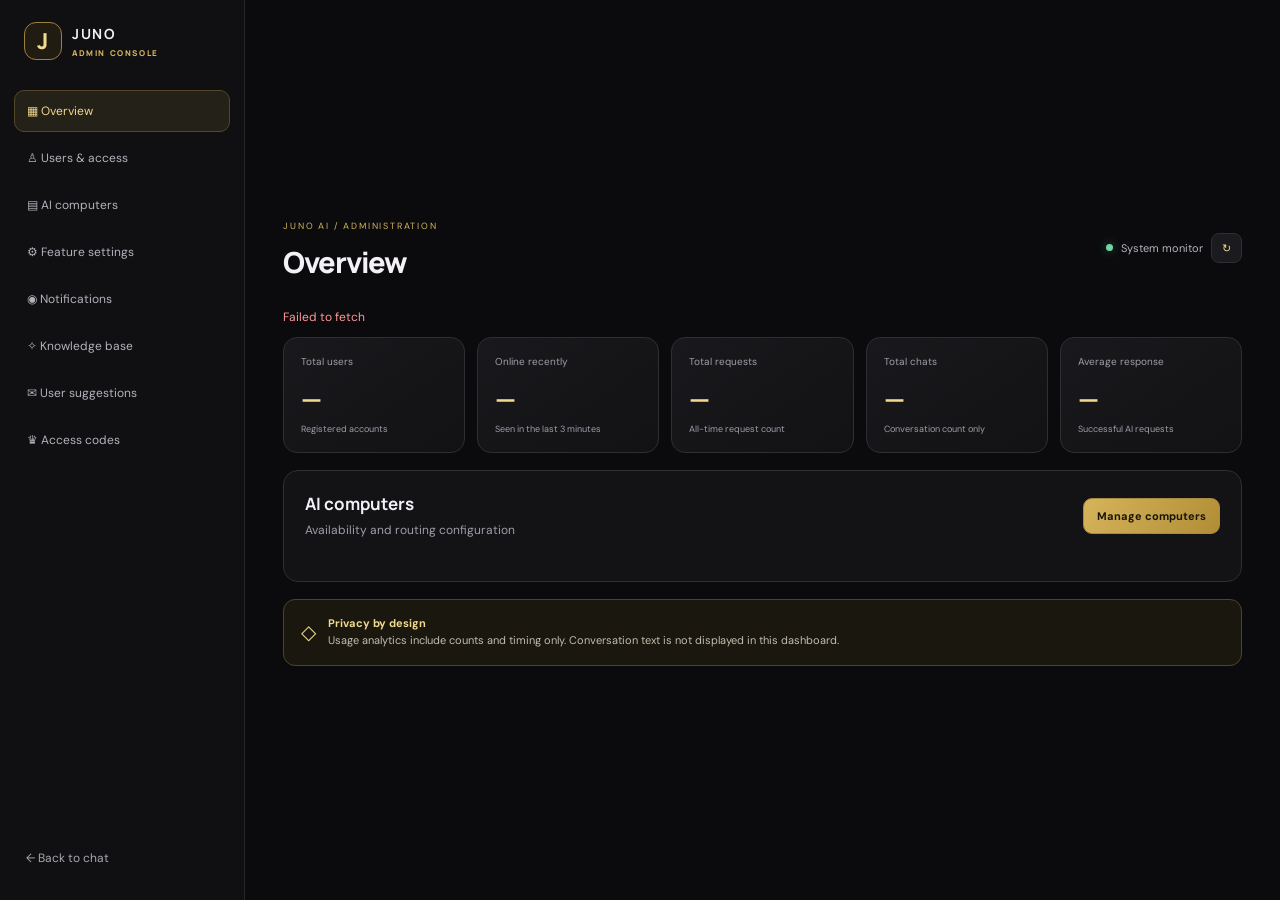
==== frontend/admin.html @ 6867c39f "Add files via upload" ====
<!doctype html><html lang="en" data-theme="system"><head><meta charset="utf-8"><meta name="viewport" content="width=device-width,initial-scale=1"><title>JUNO Admin Console</title><link rel="stylesheet" href="./static/css/admin.css"></head><body><div class="admin-app"><aside class="admin-side"><a class="brand" href="./index.html"><span class="logo">J</span><span><b>JUNO</b><small>ADMIN CONSOLE</small></span></a><nav><button class="active" data-tab="overview">▦ Overview</button><button data-tab="users">♙ Users & access</button><button data-tab="computers">▤ AI computers</button><button data-tab="settings">⚙ Feature settings</button><button data-tab="notifications">◉ Notifications</button><button data-tab="knowledge">✧ Knowledge base</button><button data-tab="suggestions">✉ User suggestions</button><button data-tab="codes">♛ Access codes</button></nav><a class="back-link" href="./index.html">← Back to chat</a></aside><main class="admin-main"><header><div><small>JUNO AI / ADMINISTRATION</small><h1 id="pageTitle">Overview</h1></div><div class="header-right"><span class="live-dot"></span> System monitor <button id="refreshBtn">↻</button></div></header><div id="adminError" class="error"></div>
<section class="tab-panel" data-panel="overview"><div class="stats-grid"><div class="stat"><small>Total users</small><b id="statUsers">—</b><span>Registered accounts</span></div><div class="stat"><small>Online recently</small><b id="statOnline">—</b><span>Seen in the last 3 minutes</span></div><div class="stat"><small>Total requests</small><b id="statRequests">—</b><span>All-time request count</span></div><div class="stat"><small>Total chats</small><b id="statChats">—</b><span>Conversation count only</span></div><div class="stat"><small>Average response</small><b id="statLatency">—</b><span>Successful AI requests</span></div></div><div class="panel"><div class="panel-head"><div><h2>AI computers</h2><p>Availability and routing configuration</p></div><button class="gold-btn" data-jump="computers">Manage computers</button></div><div id="overviewWorkers" class="worker-list"></div></div><div class="privacy-note">◇ <span><b>Privacy by design</b><br>Usage analytics include counts and timing only. Conversation text is not displayed in this dashboard.</span></div></section>
<section class="tab-panel hidden" data-panel="users"><div class="panel"><div class="panel-head"><div><h2>Users & permissions</h2><p>Manage access without exposing private conversations.</p></div><input id="userFilter" class="filter" placeholder="Search users"></div><div class="table-wrap"><table><thead><tr><th>User</th><th>Role</th><th>Chats</th><th>Requests</th><th>Last seen</th><th>Access</th><th>Actions</th></tr></thead><tbody id="usersTable"></tbody></table></div></div></section>
<section class="tab-panel hidden" data-panel="computers"><div class="panel"><div class="panel-head"><div><h2>AI computer registry</h2><p>Manage workers, weights, priority and model pinning.</p></div><button class="gold-btn" id="newWorker">＋ Add computer</button></div><div class="form-grid" id="workerForm"><input id="workerId" type="hidden"><label>Friendly name<input id="workerName" placeholder="Juno Fast"></label><label>IP address / host<input id="workerIP" placeholder="192.168.100.3"></label><label>Port<input id="workerPort" type="number" value="11434"></label><label>Routing weight (0–100)<input id="workerWeight" type="number" min="0" max="100" value="50"></label><label>Priority (lower first)<input id="workerPriority" type="number" value="10"></label><label>Pinned model (optional)<input id="workerModel" placeholder="auto / exact model name"></label><label class="check-label"><input id="workerEnabled" type="checkbox" checked> Enabled</label><div class="form-actions"><button class="gold-btn" id="saveWorker">Save computer</button><button class="plain-btn" id="cancelWorker">Cancel</button></div></div><div id="workersTable" class="worker-list"></div></div></section>
<section class="tab-panel hidden" data-panel="settings"><div class="panel"><div class="panel-head"><div><h2>Feature controls</h2><p>Changes are saved on the server and apply to all users.</p></div><button class="gold-btn" id="saveSettings">Save settings</button></div><div class="settings-list"><label class="toggle-row"><span><b>Web search</b><small>Allow free DuckDuckGo web search.</small></span><input type="checkbox" data-setting="allow_web_search"></label><label class="toggle-row"><span><b>Image search</b><small>Allow DuckDuckGo image results.</small></span><input type="checkbox" data-setting="allow_image_search"></label><label class="toggle-row"><span><b>Voice input</b><small>Allow browser microphone-to-text controls.</small></span><input type="checkbox" data-setting="allow_voice_input"></label><label class="toggle-row"><span><b>Knowledge retrieval</b><small>Use enabled knowledge entries in model context.</small></span><input type="checkbox" data-setting="allow_knowledge"></label><label class="toggle-row"><span><b>User theme selection</b><small>Allow users to choose system, light or dark.</small></span><input type="checkbox" data-setting="allow_theme_choice"></label><label class="toggle-row"><span><b>Image uploads</b><small>Allow users to attach images for JUNO to inspect.</small></span><input type="checkbox" data-setting="allow_uploads"></label><label class="toggle-row"><span><b>OpenStreetMap and navigation</b><small>Show OpenStreetMap previews and Google Maps links for place/directions requests. Location access is requested only for explicit nearby/current-location prompts.</small></span><input type="checkbox" data-setting="allow_maps"></label><label class="toggle-row"><span><b>Code file tools and syntax checks</b><small>Allow code-block downloads and safe syntax checks. JUNO never executes user code through this feature.</small></span><input type="checkbox" data-setting="allow_code_tools"></label><label class="toggle-row"><span><b>Premium access codes</b><small>Allow premium codes to be redeemed.</small></span><input type="checkbox" data-setting="premium_enabled"></label></div><div class="form-grid settings-numbers"><label>Messages per chat (0 = unlimited)<input type="number" min="0" data-setting="chat_limit" value="30"></label><label>Cooldown seconds<input type="number" min="0" data-setting="cooldown_seconds" value="60"></label><label>Uploads per user (0 = unlimited)<input type="number" min="0" max="1000" data-setting="upload_limit_count" value="3"></label><label>Upload window in minutes<input type="number" min="1" max="10080" data-setting="upload_window_minutes" value="60"></label><label>Maximum image size (MB)<input type="number" min="1" max="50" data-setting="upload_max_mb" value="10"></label><label>Maximum generated code file size (MB)<input type="number" min="1" max="1024" step="1" data-setting="code_file_max_mb" value="1"><small>Allowed range: 1 MB to 1 GB. Applies to code downloads and syntax-check requests.</small></label><label>Default theme<select data-setting="default_theme"><option value="system">System</option><option value="dark">Dark</option><option value="light">Light</option></select></label><label>Routing mode<select data-setting="routing_mode"><option value="weighted">Weighted</option><option value="priority">Priority</option></select></label></div><label class="prompt-label">System instructions<textarea rows="5" data-setting="system_prompt"></textarea></label></div></section>
<section class="tab-panel hidden" data-panel="notifications"><div class="panel"><div class="panel-head"><div><h2>Scheduled notifications</h2><p>Show a pop-out at next login, after a chat count, or after a time interval.</p></div></div><div class="form-grid"><label>Notification title<input id="noticeTitle" placeholder="Service update"></label><label>Trigger<select id="noticeTrigger"><option value="next_login">Next login</option><option value="after_chats">After chat count</option><option value="after_minutes">After minutes</option></select></label><label>Trigger value<input id="noticeValue" type="number" value="0" min="0"></label><label>Start time (optional)<input id="noticeStart" type="datetime-local"></label><label>End time (optional)<input id="noticeEnd" type="datetime-local"></label><label class="span-all">Message<textarea id="noticeBody" rows="3" placeholder="Write the announcement..."></textarea></label><div class="form-actions"><button class="gold-btn" id="createNotice">Create notification</button></div></div><div id="noticesList" class="worker-list"></div></div></section>
<section class="tab-panel hidden" data-panel="knowledge"><div class="panel"><div class="panel-head"><div><h2>Knowledge base</h2><p>Store as much information as you need. Entries are retained until you explicitly delete them; JSON imports append rather than replace existing knowledge.</p></div></div><div class="form-grid"><label>Name<input id="knowledgeName" placeholder="Topic name"></label><label>Tags<input id="knowledgeTags" placeholder="science, school, reference"></label><label class="span-all">Information<textarea id="knowledgeInfo" rows="4" placeholder="Facts and information for JUNO to use"></textarea></label><label>Image URL (optional)<input id="knowledgeImage" placeholder="https://..."></label><label>Image alt text<input id="knowledgeAlt" placeholder="Describe the image"></label><label>Link URL (optional)<input id="knowledgeLink" placeholder="https://..."></label><label>Link label<input id="knowledgeLinkText" placeholder="Read more"></label><div class="form-actions"><button class="gold-btn" id="addKnowledge">Add entry</button></div></div><div class="bulk-import"><b>Bulk JSON import</b><p>Expected array of objects with <code>name</code>, <code>info</code> (or <code>content</code>), optional <code>tags</code>, <code>image_url</code> and <code>link_url</code>.</p><textarea id="knowledgeJSON" rows="7" placeholder='[{"name":"Example","info":"Useful information","tags":"example"}]'></textarea><label>Or select a large JSON file<input id="knowledgeJSONFile" type="file" accept=".json,application/json"></label><div class="form-actions"><button class="gold-btn" id="importKnowledge">Import JSON</button></div><small>Imports append to existing entries. Existing knowledge and form inputs are preserved. Large imports are sent in batches.</small></div><div id="knowledgeList" class="worker-list"></div></div></section>
<section class="tab-panel hidden" data-panel="suggestions"><div class="panel"><div class="panel-head"><div><h2>User suggestions</h2><p>Ideas and information voluntarily sent by users. Mark each item as reviewed, implemented or dismissed.</p></div><button class="gold-btn" id="refreshSuggestions" type="button">Refresh</button></div><div id="suggestionsList" class="worker-list"></div></div></section>
<section class="tab-panel hidden" data-panel="codes"><div class="panel"><div class="panel-head"><div><h2>One-time invitations</h2><p>The administrator assigns the recipient name. Each code can be redeemed once.</p></div></div><div class="form-grid"><label>Assigned recipient name<input id="inviteName" placeholder="Recipient name"></label><label>Expiry (optional)<input id="inviteExpiry" type="datetime-local"></label><div class="form-actions"><button class="gold-btn" id="createInvite">Generate one-time code</button></div></div><div id="newInviteOutput" class="code-output hidden"></div><div id="invitesList" class="worker-list"></div><hr><div class="panel-head"><div><h2>Premium access codes</h2><p>Codes can be revoked or replaced by the administrator.</p></div></div><div class="form-grid"><label>Code label<input id="premiumLabel" placeholder="Premium access"></label><label>Expiry (optional)<input id="premiumExpiry" type="datetime-local"></label><div class="form-actions"><button class="gold-btn" id="createPremium">Generate premium code</button></div></div><div id="newPremiumOutput" class="code-output hidden"></div><div id="premiumList" class="worker-list"></div></div></section>
</main></div><div id="adminToast" class="admin-toast"></div><script src="./config.js"></script><script src="./static/js/admin.js"></script></body></html>
---- frontend/static/css/admin.css ----
@import url('https://fonts.googleapis.com/css2?family=DM+Sans:wght@400;500;600;700&family=Manrope:wght@500;600;700;800&display=swap');:root{color-scheme:dark;--bg:#0b0b0d;--panel:#141417;--panel2:#1b1a1f;--line:#302e34;--text:#f4f1f6;--muted:#a19da8;--gold:#d5b45b;--gold2:#f1d98e;font-family:'DM Sans',sans-serif}*{box-sizing:border-box}body{margin:0;background:var(--bg);color:var(--text)}button,input,select,textarea{font:inherit}button{cursor:pointer}button:focus-visible,input:focus-visible,select:focus-visible,textarea:focus-visible{outline:2px solid var(--gold);outline-offset:2px}.hidden{display:none!important}.admin-app{display:flex;min-height:100vh}.admin-side{width:245px;flex:0 0 245px;border-right:1px solid #26252a;background:#101012;position:sticky;top:0;height:100vh;display:flex;flex-direction:column;padding:22px 14px}.brand{display:flex;align-items:center;gap:10px;padding:0 10px 30px;color:var(--text);text-decoration:none;font:800 14px Manrope;letter-spacing:.12em}.brand small{display:block;font-size:8px;color:var(--gold);letter-spacing:.2em;margin-top:4px}.logo{width:38px;height:38px;display:grid;place-items:center;border:1px solid #9e803e;border-radius:12px;color:var(--gold2);font-size:22px;background:#211c11}nav{display:grid;gap:5px}nav button{padding:12px 12px;text-align:left;border:1px solid transparent;border-radius:10px;background:transparent;color:#b5b1bb;font-size:12px}nav button:hover,nav button.active{background:#242119;color:var(--gold2);border-color:#54462a}.back-link{margin-top:auto;padding:12px;color:#aaa6b0;font-size:12px;text-decoration:none}.back-link:hover{color:var(--gold2)}.admin-main{padding:29px clamp(16px,3vw,40px) 50px;max-width:1600px;width:100%;min-width:0;margin:auto}.admin-main>header{display:flex;justify-content:space-between;align-items:center;gap:20px;margin-bottom:27px}.admin-main header small{font-size:9px;letter-spacing:.2em;color:var(--gold)}h1,h2,p{margin-top:0}h1{font:800 29px Manrope;letter-spacing:-.04em;margin:8px 0 0}h2{font:700 17px Manrope;margin:0 0 6px}p{font-size:12px;color:var(--muted);line-height:1.6;margin:0}.header-right{display:flex;align-items:center;gap:8px;color:#b8b3bd;font-size:11px}.live-dot{width:7px;height:7px;border-radius:50%;background:#71d6a1;box-shadow:0 0 10px #71d6a166}.header-right button{border:1px solid var(--line);border-radius:8px;background:var(--panel2);color:var(--gold2);padding:7px 10px}.stats-grid{display:grid;grid-template-columns:repeat(5,minmax(0,1fr));gap:12px;margin-bottom:17px}.stat{background:linear-gradient(145deg,#19191d,#121214);border:1px solid var(--line);border-radius:14px;padding:17px}.stat small,.stat span{display:block;color:var(--muted);font-size:10px}.stat b{display:block;font:700 27px Manrope;color:var(--gold2);margin:12px 0 6px}.stat span{font-size:9px}.panel{background:#131316;border:1px solid var(--line);border-radius:15px;padding:21px;margin-bottom:17px;min-width:0}.panel-head{display:flex;justify-content:space-between;align-items:center;gap:15px;margin-bottom:19px}.panel-head p{max-width:650px}.gold-btn,.plain-btn{border:1px solid #a88a43;border-radius:9px;background:linear-gradient(120deg,#d5b45b,#b18e36);color:#19150a;font-weight:700;font-size:11px;padding:10px 13px;white-space:nowrap}.plain-btn{background:transparent;color:#c4c0c8;border-color:#403d45}.worker-list{display:grid;gap:9px;margin-top:16px}.worker-card{display:flex;align-items:center;gap:13px;padding:13px;border:1px solid #302e34;border-radius:11px;background:#19191d;min-width:0}.worker-icon{width:34px;height:34px;border-radius:10px;display:grid;place-items:center;background:#292313;color:var(--gold2);flex:0 0 34px}.worker-info{flex:1;min-width:0}.worker-info b{display:block;font-size:12px}.worker-info small{display:block;color:var(--muted);font-size:10px;margin-top:5px;overflow-wrap:anywhere}.worker-actions{display:flex;gap:5px;flex-wrap:wrap;justify-content:flex-end}.worker-actions button{border:1px solid #45414a;border-radius:7px;background:#242329;color:#ccc6d0;padding:6px 8px;font-size:10px}.worker-actions button:hover{border-color:#92763a;color:var(--gold2)}.privacy-note{display:flex;gap:12px;align-items:center;padding:15px 17px;border:1px solid #514327;border-radius:12px;background:#1a170f;color:var(--gold2);font-size:20px;margin-top:17px}.privacy-note span{font-size:11px;line-height:1.6;color:#c3bdad}.privacy-note b{color:#f1d98e}.table-wrap{overflow:auto}table{width:100%;border-collapse:collapse;min-width:720px}th{text-align:left;font-size:9px;letter-spacing:.08em;color:#8f8b95;font-weight:600;padding:12px 10px;border-bottom:1px solid #353239}td{padding:12px 10px;border-bottom:1px solid #27262b;font-size:11px;color:#d4d0d8}td small{display:block;color:var(--muted);margin-top:4px;font-size:9px}.role-pill,.state-pill{display:inline-block;border-radius:6px;padding:4px 7px;font-size:9px;background:#25232a;color:#c7c1ce}.role-pill.admin{color:var(--gold2);background:#302818}.state-pill.online{color:#8be0b0;background:#15251e}.state-pill.offline,.state-pill.blocked{color:#ff9b9b;background:#2c1719}.table-actions{display:flex;gap:4px;flex-wrap:wrap}.table-actions button{font-size:9px;padding:5px 7px;border:1px solid #45414a;border-radius:6px;background:#232227;color:#d0ccd4}.filter{width:min(240px,45vw);background:#0d0d10;border:1px solid #37343c;border-radius:8px;padding:9px;color:var(--text);font-size:11px}.form-grid{display:grid;grid-template-columns:repeat(2,minmax(0,1fr));gap:14px;margin:14px 0 20px}.form-grid label,.prompt-label{display:block;color:#c9c4ce;font-size:11px}.form-grid input,.form-grid select,.form-grid textarea,.prompt-label textarea,.bulk-import textarea{display:block;width:100%;margin-top:7px;background:#0c0c0f;border:1px solid #37343c;border-radius:9px;padding:11px;color:var(--text);font-size:12px}.form-grid input:focus,.form-grid select:focus,.form-grid textarea:focus,.prompt-label textarea:focus{border-color:#9d803e;outline:0}.check-label{display:flex!important;align-items:center;gap:9px}.check-label input{width:auto!important}.form-actions{display:flex;align-items:end;gap:8px}.span-all{grid-column:1/-1}.settings-list{display:grid;grid-template-columns:repeat(2,minmax(0,1fr));gap:0 30px}.toggle-row{display:flex;justify-content:space-between;align-items:center;gap:15px;padding:16px 0;border-bottom:1px solid #2e2c32}.toggle-row b,.toggle-row small{display:block;font-size:12px}.toggle-row small{font-size:10px;color:var(--muted);margin-top:5px;line-height:1.5}.toggle-row input{accent-color:var(--gold);width:17px;height:17px}.settings-numbers{margin-top:25px}.prompt-label{margin-top:10px}.bulk-import{border-top:1px solid var(--line);padding-top:20px;margin-top:22px}.bulk-import b{font-size:13px}.bulk-import p{margin:7px 0 12px}.bulk-import code{color:var(--gold2)}.bulk-import button{margin-top:10px}.code-output{margin:12px 0;padding:12px;background:#211c10;border:1px solid #7b6330;border-radius:9px;color:var(--gold2);font:600 13px ui-monospace,monospace;display:flex;align-items:center;justify-content:space-between;gap:10px;overflow-wrap:anywhere}.code-output button{background:#302819;border:1px solid #66532d;color:#f1d98e;border-radius:7px;padding:6px 9px}.error{color:#ff9898;font-size:12px;margin-bottom:12px}.admin-toast{position:fixed;right:20px;bottom:20px;z-index:100;max-width:350px;background:#222126;border:1px solid #51452a;border-left:3px solid var(--gold);border-radius:10px;padding:13px 16px;box-shadow:0 20px 60px #0006;font-size:12px;opacity:0;transform:translateY(10px);pointer-events:none;transition:.25s}.admin-toast.show{opacity:1;transform:translateY(0)}hr{border:0;border-top:1px solid var(--line);margin:25px 0}.empty{padding:18px;color:var(--muted);font-size:12px;text-align:center}@media(max-width:1050px){.stats-grid{grid-template-columns:repeat(3,minmax(0,1fr))}.admin-side{width:205px;flex-basis:205px}.panel{padding:16px}}@media(max-width:720px){.admin-app{display:block}.admin-side{width:100%;height:auto;position:relative;padding:12px;border-right:0;border-bottom:1px solid #26252a}.brand{padding:0 7px 12px}.admin-side nav{display:flex;overflow:auto;gap:5px}.admin-side nav button{white-space:nowrap;padding:9px 11px}.back-link{position:absolute;right:13px;top:17px;margin:0;font-size:10px}.admin-main{padding:20px 12px 40px}.admin-main>header{align-items:flex-start}.admin-main header small{font-size:8px}.admin-main h1{font-size:24px}.header-right{font-size:0}.header-right button{font-size:14px}.stats-grid{grid-template-columns:repeat(2,minmax(0,1fr));gap:8px}.stat{padding:13px}.stat b{font-size:24px}.panel-head{align-items:flex-start;flex-direction:column}.form-grid,.settings-list{grid-template-columns:1fr}.span-all{grid-column:auto}.form-actions{align-items:center}.worker-card{align-items:flex-start;flex-wrap:wrap}.worker-actions{width:100%;justify-content:flex-start}.filter{width:100%}.table-wrap table{min-width:760px}}@media(prefers-reduced-motion:reduce){*{transition:none!important;animation:none!important}}
.worker-actions select[data-suggestion-status]{width:auto;min-width:135px;margin-top:0;padding:7px 9px;border:1px solid #45414a;border-radius:8px;background:#17171b;color:#e8e4ec;font-size:11px}
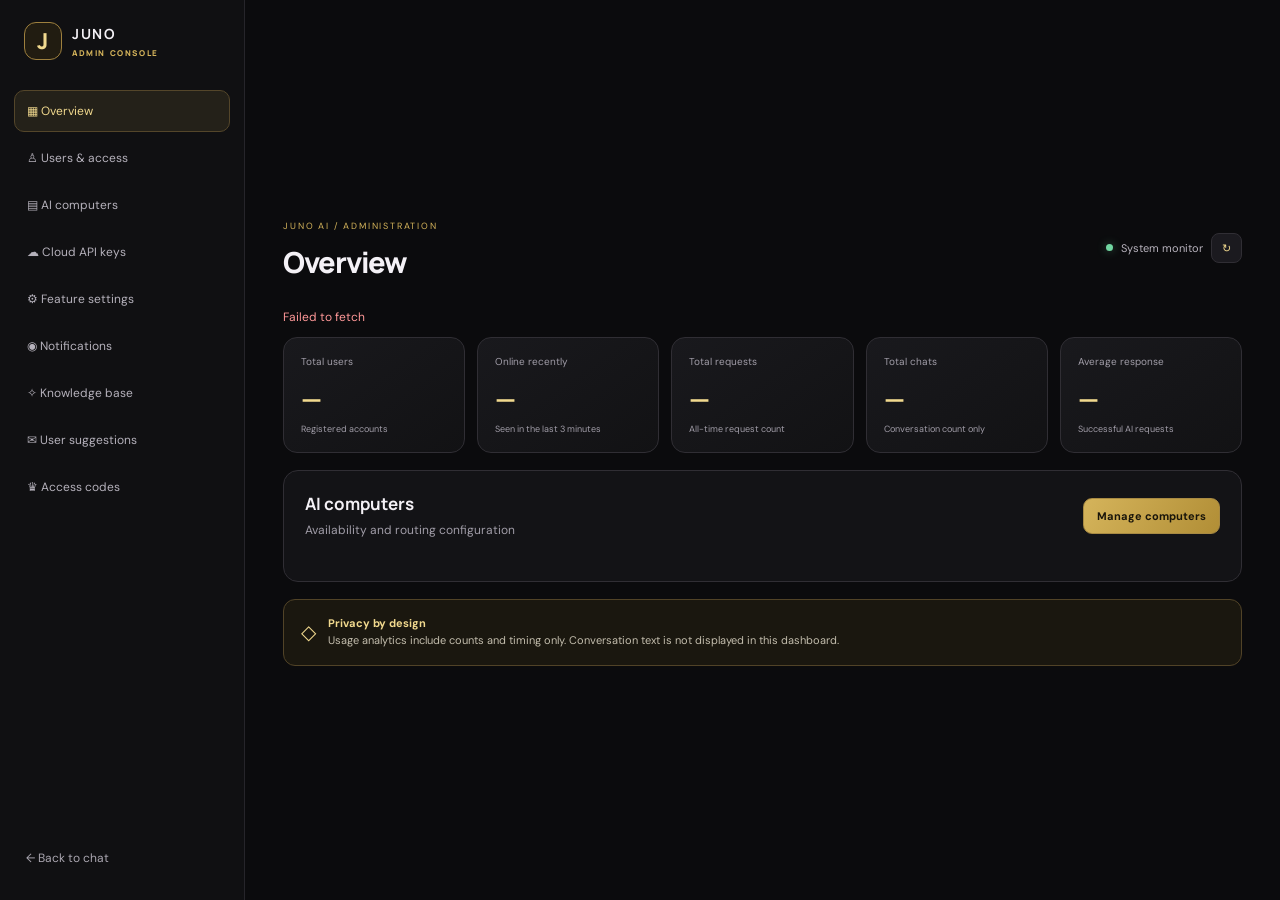
==== commit a6d63642: "Update admin.html" ====
--- a/frontend/admin.html
+++ b/frontend/admin.html
@@ -1,7 +1,8 @@
-<!doctype html><html lang="en" data-theme="system"><head><meta charset="utf-8"><meta name="viewport" content="width=device-width,initial-scale=1"><title>JUNO Admin Console</title><link rel="stylesheet" href="./static/css/admin.css"></head><body><div class="admin-app"><aside class="admin-side"><a class="brand" href="./index.html"><span class="logo">J</span><span><b>JUNO</b><small>ADMIN CONSOLE</small></span></a><nav><button class="active" data-tab="overview">▦ Overview</button><button data-tab="users">♙ Users & access</button><button data-tab="computers">▤ AI computers</button><button data-tab="settings">⚙ Feature settings</button><button data-tab="notifications">◉ Notifications</button><button data-tab="knowledge">✧ Knowledge base</button><button data-tab="suggestions">✉ User suggestions</button><button data-tab="codes">♛ Access codes</button></nav><a class="back-link" href="./index.html">← Back to chat</a></aside><main class="admin-main"><header><div><small>JUNO AI / ADMINISTRATION</small><h1 id="pageTitle">Overview</h1></div><div class="header-right"><span class="live-dot"></span> System monitor <button id="refreshBtn">↻</button></div></header><div id="adminError" class="error"></div>
+<!doctype html><html lang="en" data-theme="system"><head><meta charset="utf-8"><meta name="viewport" content="width=device-width,initial-scale=1"><title>JUNO Admin Console</title><link rel="stylesheet" href="./static/css/admin.css"></head><body><div class="admin-app"><aside class="admin-side"><a class="brand" href="./index.html"><span class="logo">J</span><span><b>JUNO</b><small>ADMIN CONSOLE</small></span></a><nav><button class="active" data-tab="overview">▦ Overview</button><button data-tab="users">♙ Users & access</button><button data-tab="computers">▤ AI computers</button><button data-tab="cloud">☁ Cloud API keys</button><button data-tab="settings">⚙ Feature settings</button><button data-tab="notifications">◉ Notifications</button><button data-tab="knowledge">✧ Knowledge base</button><button data-tab="suggestions">✉ User suggestions</button><button data-tab="codes">♛ Access codes</button></nav><a class="back-link" href="./index.html">← Back to chat</a></aside><main class="admin-main"><header><div><small>JUNO AI / ADMINISTRATION</small><h1 id="pageTitle">Overview</h1></div><div class="header-right"><span class="live-dot"></span> System monitor <button id="refreshBtn">↻</button></div></header><div id="adminError" class="error"></div>
 <section class="tab-panel" data-panel="overview"><div class="stats-grid"><div class="stat"><small>Total users</small><b id="statUsers">—</b><span>Registered accounts</span></div><div class="stat"><small>Online recently</small><b id="statOnline">—</b><span>Seen in the last 3 minutes</span></div><div class="stat"><small>Total requests</small><b id="statRequests">—</b><span>All-time request count</span></div><div class="stat"><small>Total chats</small><b id="statChats">—</b><span>Conversation count only</span></div><div class="stat"><small>Average response</small><b id="statLatency">—</b><span>Successful AI requests</span></div></div><div class="panel"><div class="panel-head"><div><h2>AI computers</h2><p>Availability and routing configuration</p></div><button class="gold-btn" data-jump="computers">Manage computers</button></div><div id="overviewWorkers" class="worker-list"></div></div><div class="privacy-note">◇ <span><b>Privacy by design</b><br>Usage analytics include counts and timing only. Conversation text is not displayed in this dashboard.</span></div></section>
 <section class="tab-panel hidden" data-panel="users"><div class="panel"><div class="panel-head"><div><h2>Users & permissions</h2><p>Manage access without exposing private conversations.</p></div><input id="userFilter" class="filter" placeholder="Search users"></div><div class="table-wrap"><table><thead><tr><th>User</th><th>Role</th><th>Chats</th><th>Requests</th><th>Last seen</th><th>Access</th><th>Actions</th></tr></thead><tbody id="usersTable"></tbody></table></div></div></section>
 <section class="tab-panel hidden" data-panel="computers"><div class="panel"><div class="panel-head"><div><h2>AI computer registry</h2><p>Manage workers, weights, priority and model pinning.</p></div><button class="gold-btn" id="newWorker">＋ Add computer</button></div><div class="form-grid" id="workerForm"><input id="workerId" type="hidden"><label>Friendly name<input id="workerName" placeholder="Juno Fast"></label><label>IP address / host<input id="workerIP" placeholder="192.168.100.3"></label><label>Port<input id="workerPort" type="number" value="11434"></label><label>Routing weight (0–100)<input id="workerWeight" type="number" min="0" max="100" value="50"></label><label>Priority (lower first)<input id="workerPriority" type="number" value="10"></label><label>Pinned model (optional)<input id="workerModel" placeholder="auto / exact model name"></label><label class="check-label"><input id="workerEnabled" type="checkbox" checked> Enabled</label><div class="form-actions"><button class="gold-btn" id="saveWorker">Save computer</button><button class="plain-btn" id="cancelWorker">Cancel</button></div></div><div id="workersTable" class="worker-list"></div></div></section>
+<section class="tab-panel hidden" data-panel="cloud"><div class="panel"><div class="panel-head"><div><h2>Cloud API key registry</h2><p>Register multiple OpenAI-compatible cloud endpoints. Keys are encrypted in the backend and never returned to this page after saving.</p></div></div><div class="form-grid" id="cloudKeyForm"><label>Provider label<input id="cloudName" placeholder="Juno Cloud 01" maxlength="80"></label><label>API base URL<input id="cloudBaseUrl" type="url" placeholder="https://api.example.com/v1" autocomplete="url"></label><label>Model ID<input id="cloudModel" placeholder="provider-model-name" maxlength="180"></label><label>API key<input id="cloudApiKey" type="password" placeholder="Paste provider API key" autocomplete="new-password"></label><label>Routing priority (lower first)<input id="cloudPriority" type="number" min="1" max="10000" value="50"></label><label class="check-label"><input id="cloudEnabled" type="checkbox" checked> Enabled for routing</label><div class="form-actions span-all"><button class="gold-btn" id="saveCloudKey" type="button">Register cloud key</button><button class="plain-btn" id="clearCloudKey" type="button">Clear form</button></div></div><div class="privacy-note"><span>◇</span><span><b>Key safety</b><br>Use HTTPS endpoints. JUNO stores encrypted keys, masks them after saving, and does not include them in logs or browser responses.</span></div><div id="cloudKeysList" class="worker-list"></div></div></section>
 <section class="tab-panel hidden" data-panel="settings"><div class="panel"><div class="panel-head"><div><h2>Feature controls</h2><p>Changes are saved on the server and apply to all users.</p></div><button class="gold-btn" id="saveSettings">Save settings</button></div><div class="settings-list"><label class="toggle-row"><span><b>Web search</b><small>Allow free DuckDuckGo web search.</small></span><input type="checkbox" data-setting="allow_web_search"></label><label class="toggle-row"><span><b>Image search</b><small>Allow DuckDuckGo image results.</small></span><input type="checkbox" data-setting="allow_image_search"></label><label class="toggle-row"><span><b>Voice input</b><small>Allow browser microphone-to-text controls.</small></span><input type="checkbox" data-setting="allow_voice_input"></label><label class="toggle-row"><span><b>Knowledge retrieval</b><small>Use enabled knowledge entries in model context.</small></span><input type="checkbox" data-setting="allow_knowledge"></label><label class="toggle-row"><span><b>User theme selection</b><small>Allow users to choose system, light or dark.</small></span><input type="checkbox" data-setting="allow_theme_choice"></label><label class="toggle-row"><span><b>Image uploads</b><small>Allow users to attach images for JUNO to inspect.</small></span><input type="checkbox" data-setting="allow_uploads"></label><label class="toggle-row"><span><b>OpenStreetMap and navigation</b><small>Show OpenStreetMap previews and Google Maps links for place/directions requests. Location access is requested only for explicit nearby/current-location prompts.</small></span><input type="checkbox" data-setting="allow_maps"></label><label class="toggle-row"><span><b>Code file tools and syntax checks</b><small>Allow code-block downloads and safe syntax checks. JUNO never executes user code through this feature.</small></span><input type="checkbox" data-setting="allow_code_tools"></label><label class="toggle-row"><span><b>Premium access codes</b><small>Allow premium codes to be redeemed.</small></span><input type="checkbox" data-setting="premium_enabled"></label></div><div class="form-grid settings-numbers"><label>Messages per chat (0 = unlimited)<input type="number" min="0" data-setting="chat_limit" value="30"></label><label>Cooldown seconds<input type="number" min="0" data-setting="cooldown_seconds" value="60"></label><label>Uploads per user (0 = unlimited)<input type="number" min="0" max="1000" data-setting="upload_limit_count" value="3"></label><label>Upload window in minutes<input type="number" min="1" max="10080" data-setting="upload_window_minutes" value="60"></label><label>Maximum image size (MB)<input type="number" min="1" max="50" data-setting="upload_max_mb" value="10"></label><label>Maximum generated code file size (MB)<input type="number" min="1" max="1024" step="1" data-setting="code_file_max_mb" value="1"><small>Allowed range: 1 MB to 1 GB. Applies to code downloads and syntax-check requests.</small></label><label>Default theme<select data-setting="default_theme"><option value="system">System</option><option value="dark">Dark</option><option value="light">Light</option></select></label><label>Routing mode<select data-setting="routing_mode"><option value="weighted">Weighted</option><option value="priority">Priority</option></select></label></div><label class="prompt-label">System instructions<textarea rows="5" data-setting="system_prompt"></textarea></label></div></section>
 <section class="tab-panel hidden" data-panel="notifications"><div class="panel"><div class="panel-head"><div><h2>Scheduled notifications</h2><p>Show a pop-out at next login, after a chat count, or after a time interval.</p></div></div><div class="form-grid"><label>Notification title<input id="noticeTitle" placeholder="Service update"></label><label>Trigger<select id="noticeTrigger"><option value="next_login">Next login</option><option value="after_chats">After chat count</option><option value="after_minutes">After minutes</option></select></label><label>Trigger value<input id="noticeValue" type="number" value="0" min="0"></label><label>Start time (optional)<input id="noticeStart" type="datetime-local"></label><label>End time (optional)<input id="noticeEnd" type="datetime-local"></label><label class="span-all">Message<textarea id="noticeBody" rows="3" placeholder="Write the announcement..."></textarea></label><div class="form-actions"><button class="gold-btn" id="createNotice">Create notification</button></div></div><div id="noticesList" class="worker-list"></div></div></section>
 <section class="tab-panel hidden" data-panel="knowledge"><div class="panel"><div class="panel-head"><div><h2>Knowledge base</h2><p>Store as much information as you need. Entries are retained until you explicitly delete them; JSON imports append rather than replace existing knowledge.</p></div></div><div class="form-grid"><label>Name<input id="knowledgeName" placeholder="Topic name"></label><label>Tags<input id="knowledgeTags" placeholder="science, school, reference"></label><label class="span-all">Information<textarea id="knowledgeInfo" rows="4" placeholder="Facts and information for JUNO to use"></textarea></label><label>Image URL (optional)<input id="knowledgeImage" placeholder="https://..."></label><label>Image alt text<input id="knowledgeAlt" placeholder="Describe the image"></label><label>Link URL (optional)<input id="knowledgeLink" placeholder="https://..."></label><label>Link label<input id="knowledgeLinkText" placeholder="Read more"></label><div class="form-actions"><button class="gold-btn" id="addKnowledge">Add entry</button></div></div><div class="bulk-import"><b>Bulk JSON import</b><p>Expected array of objects with <code>name</code>, <code>info</code> (or <code>content</code>), optional <code>tags</code>, <code>image_url</code> and <code>link_url</code>.</p><textarea id="knowledgeJSON" rows="7" placeholder='[{"name":"Example","info":"Useful information","tags":"example"}]'></textarea><label>Or select a large JSON file<input id="knowledgeJSONFile" type="file" accept=".json,application/json"></label><div class="form-actions"><button class="gold-btn" id="importKnowledge">Import JSON</button></div><small>Imports append to existing entries. Existing knowledge and form inputs are preserved. Large imports are sent in batches.</small></div><div id="knowledgeList" class="worker-list"></div></div></section>
